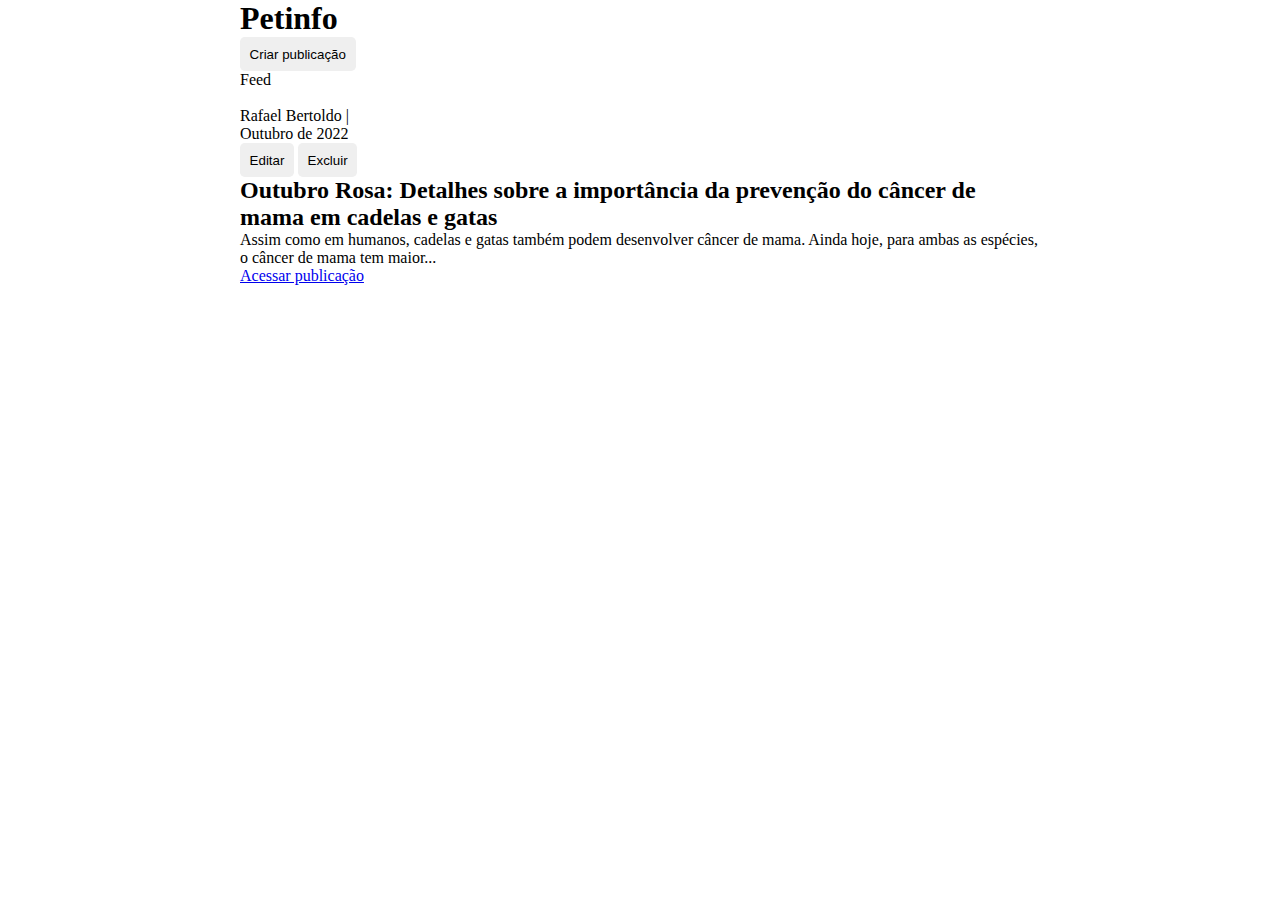
==== src/pages/dashboard.html @ d53cbb10 "enviando os arquivos novos e principais da aplicação" ====
<!DOCTYPE html>
<html lang="pt_br">

<head>
    <meta charset="UTF-8">
    <meta name="viewport" content="width=device-width, initial-scale=1.0">
    <link rel="stylesheet" href="../styles/reset.css">
    <link rel="stylesheet" href="../styles/globalStyles.css">
    <link rel="stylesheet" href="../styles/buttons.css">

    <script type="module" src="../scripts/register.js"></script>
    <title>PetInfo</title>
</head>

<body>
    <header class="container dashboard__header">
        <h1>Petinfo</h1>
        <button class="dashboard__button-publication">Criar publicação</button>
        <img src="" alt="">
    </header>
    <main class="container dashboard__main">
        <section class="dashboard__section-feed">
            <p>Feed</p>
        </section>
        <section class="dashboard__section-list">
            <ul class="dashboard__controller-list">
                <li>
                    <div class="dashboard__info-user">
                        <img src="" alt="">
                        <p>Rafael Bertoldo |</p>
                        <p class="dashboard__date-publisher">Outubro de 2022</p>
                        <button class="dashboard__button-edit">Editar</button>
                        <button class="dashboard__button-delete">Excluir</button>
                    </div>
                    <h2>Outubro Rosa: Detalhes sobre a importância da prevenção do câncer de mama em cadelas e gatas
                    </h2>

                    <p>Assim como em humanos, cadelas e gatas também podem desenvolver câncer de mama. Ainda hoje, para
                        ambas as espécies, o câncer de mama tem maior...</p>

                    <a href="#" class="dashboard__button-acess-publication">Acessar publicação</a>
                </li>
            </ul>
        </section>
    </main>

    <dialog class="container modal__controller">
        <section class="modal__section">
            <section class="modal-top__container">
                <div class="desc-user__container">
                    <img src="" alt="">
                    <p>Rafael Bertoldo |</p>
                    <p class="dashboard__date-publisher">Outubro de 2022</p>
                </div>
                <button class="modal-close__button">X</button>
            </section>

            <section class="modal-post__container">
                <h3>Empresa de Tecnologia da Informação abre vagas para programa de estágio</h3>
                <p>A Framework Digital, empresa mineira especializada em Tecnologia da Informação, irá iniciar o seu
                    sexto
                    programa de estágio, com o prazo de inscrições entre os dias 08 e 28 de agosto. O programa é
                    conhecido como
                    Framework Padawans, com inspiração nos filmes Star Wars. Nas histórias, os iniciantes fazem
                    treinamentos para
                    se
                    tornar cavaleiros Jedi, que compõem o lado bom da força.
                </p>
            </section>
        </section>
    </dialog>
</body>
</html>
---- src/styles/globalStyles.css ----
:root {
  --brand100: hsl(230, 57%, 50%);
  --brand200: hsl(230, 68%, 54%);
  --gray100: hsl(210, 11%, 15%);
  --gray200: hsl(210, 10%, 23%);
  --gray300: hsl(210, 9%, 31%);
  --gray400: hsl(210, 7%, 56%);
  --gray500: hsl(210, 11%, 71%);
  --gray600: hsl(210, 16%, 93%);
  --gray700: hsl(210, 17%, 95%);
  --gray800: hsl(210, 17%, 98%);
  --gray900: hsl(200, 100%, 99%);
  --alert100: hsl(349, 57%, 50%);
  --alert200: hsl(349, 69%, 55%);
  --sucess100: hsl(162, 88%, 26%);
}

body {
  font-family: "Inter, sans-serif";
}

.container {
  max-width: 50rem;
  margin: 0 auto;
}

dialog {
  border: 0;
  width: 48rem;
  max-height: 80vh;
  border-radius: 1rem;
}

dialog::backdrop {
  background-color: rgba(0, 0, 0, 0.5);
}

.hidden{
  visibility: hidden;
}
---- src/styles/buttons.css ----
button {
  border: 0;
  border-radius: 0.3rem;
  padding: 0.6rem;
  cursor: pointer;
}

.redirect-edit__button {
  border: 1px solid var(--gray600);
  background-color: var(--gray900);
  color: var(--gray100);
}

.redirect-edit__button:hover {
  background-color: var(--gray800);
}

.close-cancel__button {
  background-color: var(--gray600);
  color: var(--gray400);
}

.close-cancel__button:hover {
  color: var(--gray300);
}

.confirm__button {
  background-color: var(--brand100);
  color: var(--gray900);
}

.confirm__button:hover {
  background-color: var(--brand200);
}

.alert__button {
  background-color: var(--alert100);
  color: var(--gray900);
}

.alert__button:hover {
  background-color: var(--alert200);
}
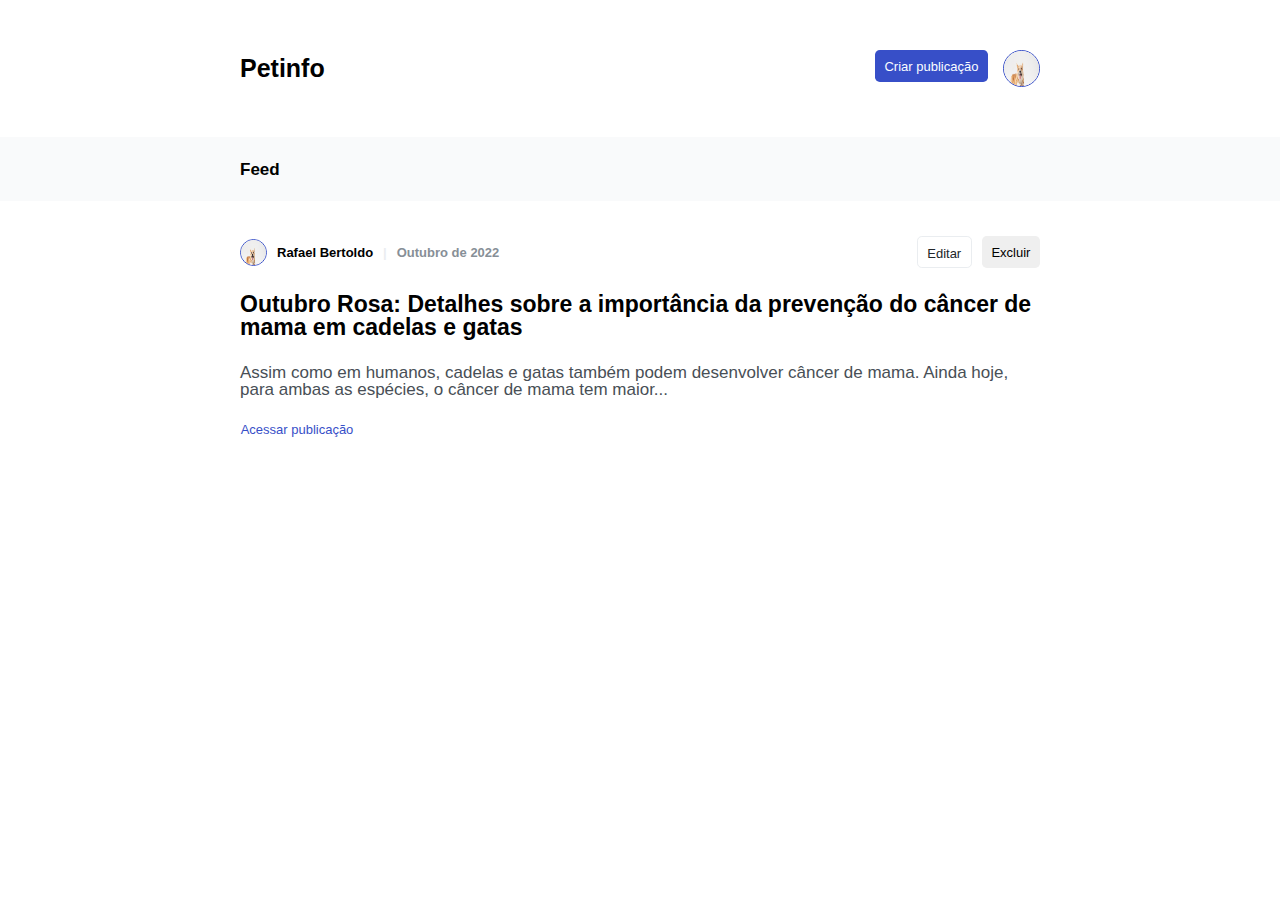
==== commit 4abf79a9: "Finalizando a estilização padrão do projeto" ====
--- a/src/pages/dashboard.html
+++ b/src/pages/dashboard.html
@@ -7,50 +7,59 @@
     <link rel="stylesheet" href="../styles/reset.css">
     <link rel="stylesheet" href="../styles/globalStyles.css">
     <link rel="stylesheet" href="../styles/buttons.css">
+    <link rel="stylesheet" href="../styles/dashboard.css">
+    <link rel="stylesheet" href="../styles/modal.css">
 
-    <script type="module" src="../scripts/register.js"></script>
+    <script type="module" src="../scripts/dashboard.js"></script>
     <title>PetInfo</title>
 </head>
 
 <body>
     <header class="container dashboard__header">
         <h1>Petinfo</h1>
-        <button class="dashboard__button-publication">Criar publicação</button>
-        <img src="" alt="">
+        <div>
+            <button class="dashboard__button-publication">Criar publicação</button>
+            <img class="dashboard__img-user" src="../assets/index-pet3.png" alt="">
+        </div>
     </header>
-    <main class="container dashboard__main">
+    <main class="dashboard__main">
         <section class="dashboard__section-feed">
-            <p>Feed</p>
+            <div class="container">
+                <p> Feed</p>
+            </div>
         </section>
-        <section class="dashboard__section-list">
-            <ul class="dashboard__controller-list">
-                <li>
-                    <div class="dashboard__info-user">
-                        <img src="" alt="">
-                        <p>Rafael Bertoldo |</p>
+
+        <ul class="container dashboard__controller-lists">
+            <li class="dashboard__list">
+                <div class="dashboard__info-user"> 
+                    <div class="dashboard__img-list-controller">
+                        <img class="dashboard__img-user-list" src="../assets/index-pet3.png" alt="">
+                        <p class="dashboard__name-user">Rafael Bertoldo</p>
+                        <span>|</span>
                         <p class="dashboard__date-publisher">Outubro de 2022</p>
+                    </div>
+                    <div class="dashboard__buttons-list-controller">
                         <button class="dashboard__button-edit">Editar</button>
                         <button class="dashboard__button-delete">Excluir</button>
                     </div>
-                    <h2>Outubro Rosa: Detalhes sobre a importância da prevenção do câncer de mama em cadelas e gatas
-                    </h2>
-
-                    <p>Assim como em humanos, cadelas e gatas também podem desenvolver câncer de mama. Ainda hoje, para
-                        ambas as espécies, o câncer de mama tem maior...</p>
-
-                    <a href="#" class="dashboard__button-acess-publication">Acessar publicação</a>
-                </li>
-            </ul>
-        </section>
+                </div>
+                <h2>Outubro Rosa: Detalhes sobre a importância da prevenção do câncer de mama em cadelas e gatas
+                </h2>
+                <p class="resume-description">Assim como em humanos, cadelas e gatas também podem desenvolver câncer de mama. Ainda hoje, para
+                    ambas as espécies, o câncer de mama tem maior...</p>
+                <button class="dashboard__button-acess-publication">Acessar publicação</button>
+            </li>
+        </ul>
     </main>
 
     <dialog class="container modal__controller">
         <section class="modal__section">
             <section class="modal-top__container">
                 <div class="desc-user__container">
-                    <img src="" alt="">
-                    <p>Rafael Bertoldo |</p>
-                    <p class="dashboard__date-publisher">Outubro de 2022</p>
+                    <img class="modal__img-user-list" src="../assets/index-pet3.png" alt="">
+                    <p class="modal__name-user">Rafael Bertoldo</p>
+                    <span>|</span>
+                    <p class="modal__date-publisher">Outubro de 2022</p>
                 </div>
                 <button class="modal-close__button">X</button>
             </section>
@@ -70,4 +79,5 @@
         </section>
     </dialog>
 </body>
+
 </html>--- a/src/styles/globalStyles.css
+++ b/src/styles/globalStyles.css
@@ -1,5 +1,5 @@
 :root {
-  --brand100: hsl(230, 57%, 50%);
+  --brand100: hsl(230, 57%, 50%,1);
   --brand200: hsl(230, 68%, 54%);
   --gray100: hsl(210, 11%, 15%);
   --gray200: hsl(210, 10%, 23%);
@@ -13,10 +13,23 @@
   --alert100: hsl(349, 57%, 50%);
   --alert200: hsl(349, 69%, 55%);
   --sucess100: hsl(162, 88%, 26%);
+
+  --radius: 2px;
+
+  --weight-title: 600;
+  --weight-title-2: 550;
+  --weight-normal: 500;
+  --weight-text: 400;
+
+  --font-size-title: 25px;
+  --font-size-title-1: 23px;
+  --font-size-title-2: 17px;
+  --font-size-title-3: 13px;
+  --font-size-text: 12px;
 }
 
 body {
-  font-family: "Inter, sans-serif";
+  font-family: 'Lato', sans-serif;
 }
 
 .container {
@@ -35,6 +48,20 @@
   background-color: rgba(0, 0, 0, 0.5);
 }
 
-.hidden{
+.hidden {
   visibility: hidden;
 }
+
+.error__text{
+  font-size: var(--font-size-text);
+  font-weight: var(--weight-text);
+  margin-top: 4px;
+
+  color: var(--alert100);
+}
+
+.input-type-text{
+  margin-bottom: 15px;
+  font-size: var(--font-size-title-3);
+  font-weight: var(--weight-title-2);
+}--- a/src/styles/buttons.css
+++ b/src/styles/buttons.css
@@ -1,17 +1,50 @@
 button {
+  width: 100%;
+  height: 32px;
+  font-size: var(--font-size-title-3);
+  font-weight: var(--weight-normal);
   border: 0;
   border-radius: 0.3rem;
   padding: 0.6rem;
   cursor: pointer;
 }
 
-.redirect-edit__button {
+.index__button-acess,
+.register__button-acess,
+.dashboard__button-publication {
+  background-color: var(--brand100);
+  color: var(--gray900);
+}
+
+.index__button-acess:hover,
+.register__button-acess:hover,
+.dashboard__button-publication:hover {
+  background-color: var(--brand200);
+}
+
+.register__button-back-reg {
+  width: 8.3125rem;
+  height: 1.8125rem;
+
+  font-size: var(--font-size-text);
+  font-weight: var(--weight-title);
+}
+
+.redirect-edit__button,
+.index__button-register,
+.register__button-back-reg,
+.register__button-register,
+.dashboard__button-edit {
   border: 1px solid var(--gray600);
-  background-color: var(--gray900);
+  background-color: white;
   color: var(--gray100);
 }
 
-.redirect-edit__button:hover {
+.redirect-edit__button:hover,
+.index__button-register:hover,
+.register__button-back-reg:hover,
+.register__button-register:hover,
+.dashboard__button-edit:hover {
   background-color: var(--gray800);
 }
 
@@ -41,3 +74,31 @@
 .alert__button:hover {
   background-color: var(--alert200);
 }
+
+.dashboard__button-acess-publication {
+  width: 114px;
+  height: 0;
+  background-color: transparent;
+
+  color: var(--brand100);
+  border: none;
+  padding: 0;
+}
+
+.dashboard__button-acess-publication:hover {
+  color: var(--brand200);
+  text-decoration: underline;
+}
+
+.dashboard__button-delet, .modal-close__button{
+  background-color: var(--gray700);
+}
+
+.dashboard__button-delete:hover, .modal-close__button:hover{
+  background-color: var(--gray600);
+}
+
+.modal-close__button{
+    width: 34px;
+    color: var(--gray400);
+}--- a/src/styles/dashboard.css
+++ b/src/styles/dashboard.css
@@ -0,0 +1,115 @@
+.dashboard__header {
+    display: flex;
+    justify-content: space-between;
+    align-items: center;
+
+    font-size: var(--font-size-title);
+    font-weight: var(--weight-title);
+
+    margin-top: 50px;
+    margin-bottom: 50px;
+}
+
+.dashboard__header div {
+    display: flex;
+    gap: 15px;
+}
+
+.dashboard__img-user {
+    width: 35px;
+    height: 35px;
+
+    border-radius: 50%;
+    border: 1px solid var(--brand100);
+}
+
+.dashboard__main {
+    display: flex;
+    flex-direction: column;
+
+    gap: 15px;
+}
+
+.dashboard__section-feed {
+    height: 64px;
+
+    background-color: var(--gray800);
+
+    margin-bottom: 20px;
+}
+
+.dashboard__section-feed div {
+    width: 100%;
+    height: 100%;
+
+    font-size: var(--font-size-title-2);
+    font-weight: var(--weight-title);
+
+    display: flex;
+    justify-content: flex-start;
+    align-items: center;
+
+}
+
+.dashboard__controller-lists {
+    display: flex;
+    flex-direction: column;
+
+    gap: 20px;
+}
+
+.dashboard__list {
+    display: flex;
+    flex-direction: column;
+
+    gap: 25px;
+}
+
+.dashboard__info-user {
+    display: flex;
+    justify-content: space-between;
+    align-items: center;
+}
+
+.dashboard__img-list-controller {
+    display: flex;
+    justify-content: center;
+    align-items: center;
+
+    font-size: var(--font-size-title-3);
+    font-weight: var(--weight-title-2);
+
+    gap: 10px;
+}
+
+.dashboard__img-list-controller span {
+    color: var(--gray600);
+}
+
+.dashboard__date-publisher {
+    color: var(--gray400);
+}
+
+.dashboard__img-user-list {
+    width: 25px;
+    height: 25px;
+
+    border-radius: 50%;
+    border: 1px solid var(--brand100);
+}
+
+.dashboard__buttons-list-controller {
+    display: flex;
+    align-items: center;
+    gap: 10px;
+}
+
+.dashboard__list h2 {
+    font-size: var(--font-size-title-1);
+    font-weight: var(--weight-title);
+}
+
+.resume-description{
+    font-size: var(--font-size-title-2);
+    color: var(--gray300);
+}--- a/src/styles/modal.css
+++ b/src/styles/modal.css
@@ -0,0 +1,57 @@
+.modal__controller {
+    margin-top: 30px;
+}
+
+.modal__section {
+    display: flex;
+    flex-direction: column;
+    gap: 25px;
+}
+
+.modal-top__container {
+    display: flex;
+    align-items: center;
+    justify-content: space-between;
+}
+
+.desc-user__container {
+    display: flex;
+    align-items: center;
+
+    gap: 15px;
+}
+
+.modal__img-user-list {
+    width: 25px;
+    height: 25px;
+
+    border-radius: 50%;
+    border: 1px solid var(--brand100);
+}
+
+.modal__name-user {
+    font-size: var(--font-size-title-2);
+    font-weight: var(--weight-normal);
+}
+
+.modal__date-publisher {
+    color: var(--gray400);
+}
+
+.desc-user__container span {
+    color: var(--gray600);
+}
+
+.modal-post__container {
+    display: flex;
+    flex-direction: column;
+    gap: 20px;
+}
+
+.modal-post__container h3 {
+    font-size: var(--font-size-title-1);
+}
+
+.modal-post__container p {
+    font-size: var(--font-size-title-3);
+}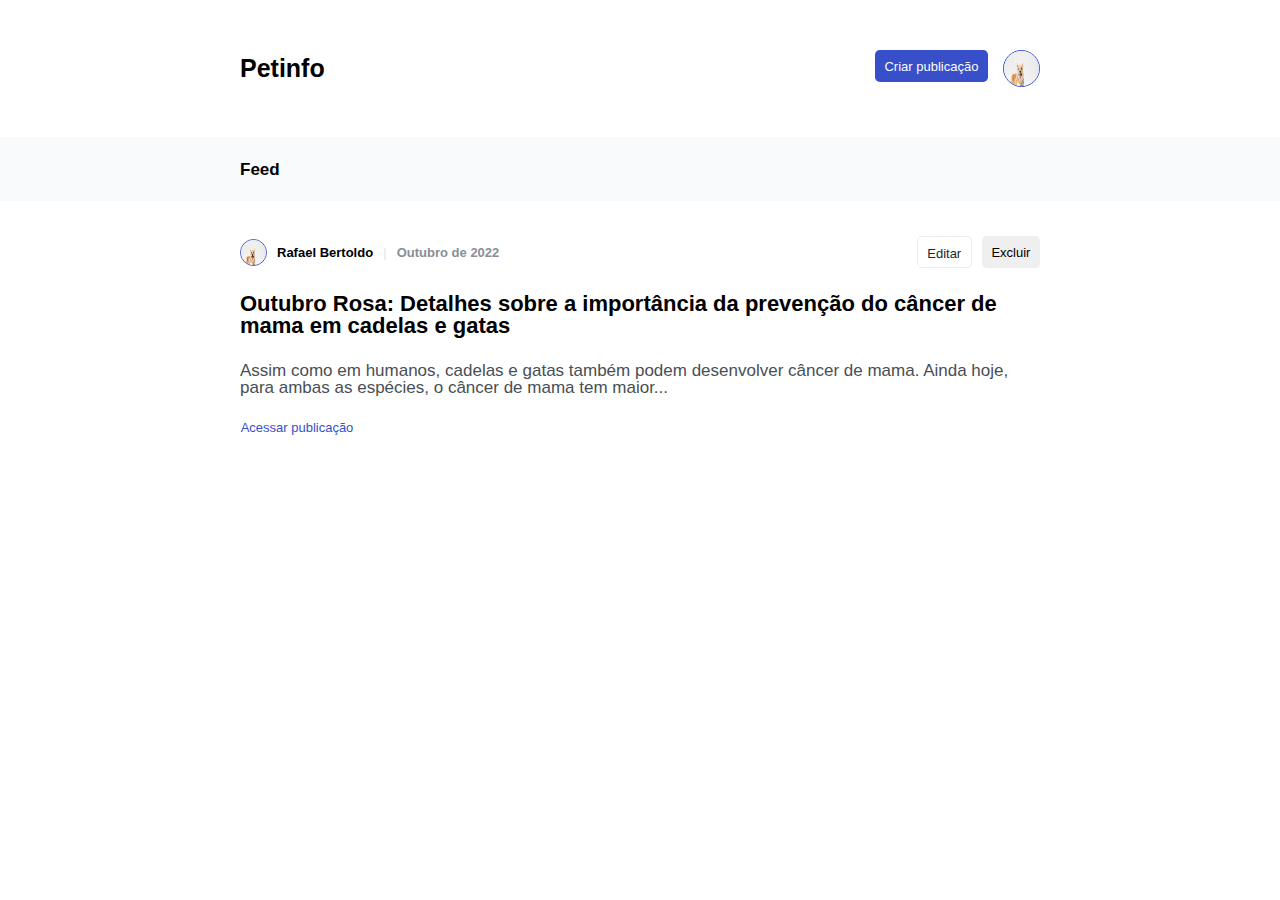
==== commit 81b33c24: "Terminando a estilização e colocação do toast" ====
--- a/src/pages/dashboard.html
+++ b/src/pages/dashboard.html
@@ -18,7 +18,7 @@
     <header class="container dashboard__header">
         <h1>Petinfo</h1>
         <div>
-            <button class="dashboard__button-publication">Criar publicação</button>
+            <button class="dashboard__button-publication" id="create">Criar publicação</button>
             <img class="dashboard__img-user" src="../assets/index-pet3.png" alt="">
         </div>
     </header>
@@ -31,7 +31,7 @@
 
         <ul class="container dashboard__controller-lists">
             <li class="dashboard__list">
-                <div class="dashboard__info-user"> 
+                <div class="dashboard__info-user">
                     <div class="dashboard__img-list-controller">
                         <img class="dashboard__img-user-list" src="../assets/index-pet3.png" alt="">
                         <p class="dashboard__name-user">Rafael Bertoldo</p>
@@ -39,29 +39,30 @@
                         <p class="dashboard__date-publisher">Outubro de 2022</p>
                     </div>
                     <div class="dashboard__buttons-list-controller">
-                        <button class="dashboard__button-edit">Editar</button>
-                        <button class="dashboard__button-delete">Excluir</button>
+                        <button class="dashboard__button-edit" id="edit">Editar</button>
+                        <button class="dashboard__button-delete" id="delete">Excluir</button>
                     </div>
                 </div>
                 <h2>Outubro Rosa: Detalhes sobre a importância da prevenção do câncer de mama em cadelas e gatas
                 </h2>
-                <p class="resume-description">Assim como em humanos, cadelas e gatas também podem desenvolver câncer de mama. Ainda hoje, para
+                <p class="resume-description">Assim como em humanos, cadelas e gatas também podem desenvolver câncer de
+                    mama. Ainda hoje, para
                     ambas as espécies, o câncer de mama tem maior...</p>
-                <button class="dashboard__button-acess-publication">Acessar publicação</button>
+                <button class="dashboard__button-acess-publication" id="open">Acessar publicação</button>
             </li>
         </ul>
     </main>
 
-    <dialog class="container modal__controller">
-        <section class="modal__section">
-            <section class="modal-top__container">
-                <div class="desc-user__container">
-                    <img class="modal__img-user-list" src="../assets/index-pet3.png" alt="">
-                    <p class="modal__name-user">Rafael Bertoldo</p>
+    <dialog class="container modal-post__controller">
+        <section class="modal-post__section">
+            <section class="modal-post-top__container">
+                <div class="modal-post-desc__container">
+                    <img class="modal-post__img-user-list" src="../assets/index-pet3.png" alt="">
+                    <p class="modal-post__name-user">Rafael Bertoldo</p>
                     <span>|</span>
-                    <p class="modal__date-publisher">Outubro de 2022</p>
+                    <p class="modal-post__date-publisher">Outubro de 2022</p>
                 </div>
-                <button class="modal-close__button">X</button>
+                <button class="modal-post-close__button">X</button>
             </section>
 
             <section class="modal-post__container">
@@ -78,6 +79,84 @@
             </section>
         </section>
     </dialog>
+
+    <dialog class="container modal-edit__controller">
+        <form class="modal-edit__section">
+            <section class="modal-edit__container-top">
+                <h2>Edição</h2>
+                <button class="modal-edit-close__button">X</button>
+            </section>
+
+            <section class="modal-edit-itens__container">
+                <div class="modal-edit__div-title">
+                    <h3>Título do post</h3>
+                    <input type="text" name="title" id="title" class="modal-edit__title-post"
+                        value="Outubro Rosa: Detalhes sobre a importância da prevenção do câncer de mama em cadelas e gatas">
+                </div>
+
+                <div class="modal-edit__div-content">
+                    <h3>Conteúdo do post</h3>
+                    <textarea type="text" id="content" wrap="soft" class="modal-edit__content-post">
+                        Assim como em humanos, cadelas e gatas também podem desenvolver câncer de mama. Ainda hoje, para ambas as espécies, o câncer de mama tem maior incidência. Mesmo com a evolução da medicina veterinária e da oncologia, o câncer de mama muitas vezes não tem cura, sendo o tratamento paliativo uma alternativa para dar conforto às fêmeas. 
+        
+                        Por isso, a conscientização sobre o tema é uma das ações de prevenção de maior importância, principalmente para a campanha do outubro rosa. Então como podemos ajudar a prevenir o câncer de mama em cadelas e gatas?
+                        
+                        Assim como outros tipos de câncer, o câncer de mama pode ter inúmeras causas. Entre  as mais comuns, temos fatores genéticos, como predisposição de algumas raças, exposição à poluição, tabagismo passivo, obesidade, além do fato de os pets estarem vivendo mais, o que também pode causar maior chances de tumores. No caso do câncer de mama, a influência hormonal é um dos fatores de maior contribuição para o aparecimento dessa doença.
+                    </textarea>
+                </div>
+            </section>
+            <div class="modal-edit__buttons-div">
+                <button type="button" class="modal-edit__button-cancel">Cancelar</button>
+                <button type="button" class="modal-edit__button-save">Salvar Alteração</button>
+            </div>
+        </form>
+    </dialog>
+
+    <dialog class="container modal-delete__controller">
+        <section class="modal-delete__section">
+            <div class="modal-delete__container-top">
+                <h2>Confirmação de exclusão</h2>
+                <button class="modal-delete-close__button">X</button>
+            </div>
+            <div class="modal-delete-itens__container">
+                <h2>Tem certeza que deseja excluir este post?</h2>
+                <p>Essa ação não poderá ser desfeita, então pedimos que tenha cautela antes de concluir</p>
+            </div>
+            <div class="modal-delete__buttons-div">
+                <button type="button" class="modal-delete__button-cancel">Cancelar</button>
+                <button type="button" class="modal-delete__button-delete">Sim, excluir este post</button>
+            </div>
+        </section>
+    </dialog>
+
+    <dialog class="container modal-create__controller">
+        <form class="modal-create__section">
+            <section class="modal-create__container-top">
+                <h2>Edição</h2>
+                <button class="modal-create-close__button">X</button>
+            </section>
+
+            <section class="modal-create-itens__container">
+                <div class="modal-create__div-title">
+                    <h3 class="">Título do post</h3>
+                    <input type="text" name="title" id="title" class="modal-create__title-post"
+                        placeholder="Digite o título aqui...">
+                </div>
+
+                <div class="modal-create__div-content">
+                    <h3>Conteúdo do post</h3>
+                    <textarea type="text" name="content" id="content" class="modal-create__content-post"
+                        placeholder="Desenvolva o conteúdo do post aqui..."></textarea>
+                </div>
+
+
+            </section>
+            <section class="modal-create__buttons-div">
+                <button type="button" class="modal-create__button-cancel">Cancelar</button>
+                <button type="button" class="modal-create__button-publish">Publicar</button>
+            </section>
+        </form>
+    </dialog>
 </body>
 
 </html>--- a/src/styles/globalStyles.css
+++ b/src/styles/globalStyles.css
@@ -22,7 +22,7 @@
   --weight-text: 400;
 
   --font-size-title: 25px;
-  --font-size-title-1: 23px;
+  --font-size-title-1: 22px;
   --font-size-title-2: 17px;
   --font-size-title-3: 13px;
   --font-size-text: 12px;
@@ -41,7 +41,7 @@
   border: 0;
   width: 48rem;
   max-height: 80vh;
-  border-radius: 1rem;
+  border-radius: 9px;
 }
 
 dialog::backdrop {
--- a/src/styles/buttons.css
+++ b/src/styles/buttons.css
@@ -96,9 +96,4 @@
 
 .dashboard__button-delete:hover, .modal-close__button:hover{
   background-color: var(--gray600);
-}
-
-.modal-close__button{
-    width: 34px;
-    color: var(--gray400);
 }--- a/src/styles/modal.css
+++ b/src/styles/modal.css
@@ -1,27 +1,28 @@
-.modal__controller {
+/* ###  Modal Post  ### */
+.modal-post__controller {
     margin-top: 30px;
 }
 
-.modal__section {
+.modal-post__section {
     display: flex;
     flex-direction: column;
     gap: 25px;
 }
 
-.modal-top__container {
+.modal-post-top__container {
     display: flex;
     align-items: center;
     justify-content: space-between;
 }
 
-.desc-user__container {
-    display: flex;
-    align-items: center;
-
-    gap: 15px;
-}
-
-.modal__img-user-list {
+.modal-post-desc__container {
+    display: flex;
+    align-items: center;
+
+    gap: 15px;
+}
+
+.modal-post__img-user-list {
     width: 25px;
     height: 25px;
 
@@ -29,12 +30,12 @@
     border: 1px solid var(--brand100);
 }
 
-.modal__name-user {
+.modal-post__name-user {
     font-size: var(--font-size-title-2);
     font-weight: var(--weight-normal);
 }
 
-.modal__date-publisher {
+.modal-post__date-publisher {
     color: var(--gray400);
 }
 
@@ -54,4 +55,328 @@
 
 .modal-post__container p {
     font-size: var(--font-size-title-3);
-}+}
+
+.modal-post-close__button {
+    width: 34px;
+    color: var(--gray400);
+}
+
+
+/* ###  Modal Edit  ### */
+
+.modal-edit__controller {
+    margin-top: 30px;
+}
+
+.modal-edit__section {
+    display: flex;
+    flex-direction: column;
+
+    gap: 25px;
+}
+
+.modal-edit__container-top {
+    display: flex;
+    justify-content: space-between;
+    align-items: center;
+
+}
+
+.modal-edit__container-top h2 {
+    font-size: var(--font-size-title-1);
+    font-weight: var(--weight-title-2);
+}
+
+.modal-edit-close__button {
+    width: 34px;
+    color: var(--gray400);
+}
+
+.modal-edit-itens__container {
+    display: flex;
+    flex-direction: column;
+
+    gap: 20px;
+}
+
+.modal-edit__div-title,
+.modal-edit__div-content {
+    display: flex;
+    flex-direction: column;
+
+    gap: 10px;
+}
+
+.modal-edit__div-title h3,
+.modal-edit__div-content h3 {
+    font-size: var(--font-size-title-2);
+    font-weight: var(--weight-title-2);
+}
+
+.modal-edit__title-post {
+    width: 100%;
+    height: 35px;
+
+    font-size: var(--font-size-title-3);
+    font-weight: var(--weight-text);
+
+    text-indent: 5px;
+    text-align: start;
+
+    background-color: var(--gray800);
+
+    border: 1px solid var(--gray600);
+
+    border-radius: var(--radius);
+}
+
+.modal-edit__content-post {
+    height: auto;
+    min-height: 180px;
+
+    resize: none;
+
+    font-size: var(--font-size-title-3);
+    font-weight: var(--weight-text);
+    text-align: start;
+
+    padding: 7px;
+
+    background-color: var(--gray800);
+
+    border: 1px solid var(--gray600);
+    border-radius: var(--radius);
+}
+
+.modal-edit__buttons-div {
+    display: flex;
+    justify-content: end;
+
+    gap: 15px;
+}
+
+.modal-edit__button-cancel {
+    width: 105px;
+    height: 38px;
+    background-color: var(--gray700);
+    color: var(--gray400)
+}
+
+.modal-edit__button-cancel:hover {
+    background-color: var(--gray600);
+}
+
+.modal-edit__button-save {
+    width: 162px;
+    height: 38px;
+    background-color: var(--brand100);
+    color: var(--gray900);
+}
+
+.modal-edit__button-save:hover {
+    background-color: var(--brand200);
+}
+
+/* ###  Modal Delete  ### */
+
+.modal-delete__controller{
+    margin-top: 30px;
+}
+
+.modal-delete__section{
+    display: flex;
+    flex-direction: column;
+
+    gap: 35px;
+}
+
+.modal-delete__container-top {
+    display: flex;
+    justify-content: space-between;
+    align-items: center;
+
+}
+
+.modal-delete__container-top h2 {
+    font-size: var(--font-size-title-2);
+    font-weight: var(--weight-title-2);
+}
+
+.modal-delete-close__button {
+    width: 34px;
+    color: var(--gray400);
+}
+
+.modal-delete-itens__container{
+    display: flex;
+    flex-direction: column;
+
+    gap: 15px;
+}
+
+.modal-delete-itens__container h2 {
+    font-size: var(--font-size-title-1);
+    font-weight: var(--weight-title-2);
+}
+
+.modal-delete-itens__container p {
+    font-size: var(--font-size-title-3);
+    font-weight: var(--weight-normal);
+}
+
+.modal-delete__buttons-div {
+    display: flex;
+    justify-content: flex-start;
+
+    gap: 15px;
+}
+
+.modal-delete__button-cancel {
+    width: 105px;
+    height: 38px;
+    background-color: var(--gray700);
+    color: var(--gray400)
+}
+
+.modal-delete__button-cancel:hover {
+    background-color: var(--gray600);
+}
+
+.modal-delete__button-delete {
+    width: 162px;
+    height: 38px;
+    background-color: var(--alert100);
+    color: var(--gray900);
+}
+
+.modal-delete__button-delete:hover {
+    background-color: var(--alert200);
+}
+
+/* ###  Modal Create  ### */
+
+.modal-create__controller {
+    margin-top: 30px;
+}
+
+.modal-create__section {
+    display: flex;
+    flex-direction: column;
+
+    gap: 25px;
+}
+
+.modal-create__container-top {
+    display: flex;
+    justify-content: space-between;
+    align-items: center;
+
+}
+
+.modal-create__container-top h2 {
+    font-size: var(--font-size-title-1);
+    font-weight: var(--weight-title-2);
+}
+
+.modal-create-close__button {
+    width: 34px;
+    color: var(--gray400);
+}
+
+.modal-create-itens__container {
+    display: flex;
+    flex-direction: column;
+
+    gap: 20px;
+}
+
+.modal-create__div-title,
+.modal-create__div-content {
+    display: flex;
+    flex-direction: column;
+
+    gap: 10px;
+}
+
+.modal-create__div-title h3,
+.modal-create__div-content h3 {
+    font-size: var(--font-size-title-2);
+    font-weight: var(--weight-title-2);
+}
+
+.modal-create__title-post {
+    width: 100%;
+    height: 35px;
+
+    font-size: var(--font-size-title-3);
+    font-weight: var(--weight-text);
+
+    text-indent: 5px;
+    text-align: start;
+
+    background-color: var(--gray800);
+
+    border: 1px solid var(--gray600);
+
+    border-radius: var(--radius);
+}
+
+.modal-create__content-post {
+    height: auto;
+    min-height: 120px;
+
+    resize: none;
+
+    font-size: var(--font-size-title-3);
+    font-weight: var(--weight-text);
+    text-align: start;
+
+    padding: 7px;
+
+    background-color: var(--gray800);
+
+    border: 1px solid var(--gray600);
+    border-radius: var(--radius);
+}
+
+
+
+
+
+
+
+
+
+
+.modal-create__buttons-div {
+    display: flex;
+    justify-content: end;
+
+    gap: 15px;
+}
+
+.modal-create__button-cancel {
+    width: 95px;
+    height: 38px;
+    background-color: var(--gray700);
+    color: var(--gray400)
+}
+
+.modal-create__button-cancel:hover {
+    background-color: var(--gray600);
+}
+
+.modal-create__button-publish {
+    width: 95px;
+    height: 38px;
+    background-color: var(--brand100);
+    color: var(--gray900);
+}
+
+.modal-create__button-publish:hover {
+    background-color: var(--brand200);
+}
+
+
+
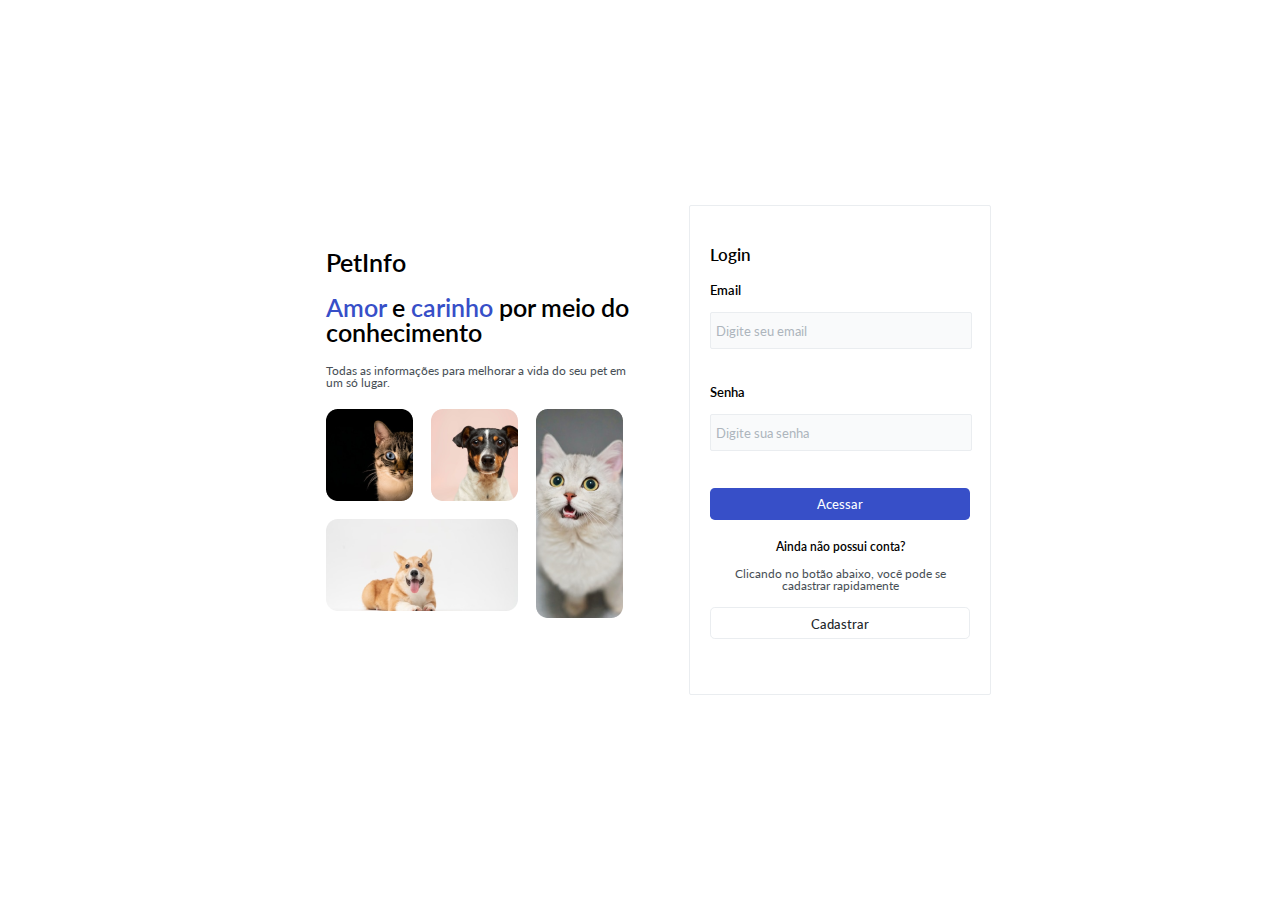
==== commit ded06fa7: "Merge pull request #5 from Kenzie-Academy-Brasil-Developers/feat/dashboard" ====
--- a/src/pages/dashboard.html
+++ b/src/pages/dashboard.html
@@ -9,18 +9,29 @@
     <link rel="stylesheet" href="../styles/buttons.css">
     <link rel="stylesheet" href="../styles/dashboard.css">
     <link rel="stylesheet" href="../styles/modal.css">
+    <link rel="stylesheet" href="../styles/toast.css">
+    <link rel="stylesheet" href="https://cdnjs.cloudflare.com/ajax/libs/font-awesome/5.15.3/css/all.min.css" />
 
-    <script type="module" src="../scripts/dashboard.js"></script>
     <title>PetInfo</title>
 </head>
 
 <body>
     <header class="container dashboard__header">
         <h1>Petinfo</h1>
-        <div>
+        <div class="dashboard__header-div-container">
             <button class="dashboard__button-publication" id="create">Criar publicação</button>
             <img class="dashboard__img-user" src="../assets/index-pet3.png" alt="">
-        </div>
+            <nav class="nav__container">
+                <div class="nav__controller">
+                    <div class="nav__name">
+                        <p data-post-Id="1" class="nav__item">@maxyuri99</p>
+                    </div>
+                    <div class="nav__button-controller">
+                        <button class="nav__button"><i class="fas fa-sign-out-alt"></i> Sair da conta</button>
+                    </div>
+                </div>
+            </nav>
+        </div> 
     </header>
     <main class="dashboard__main">
         <section class="dashboard__section-feed">
@@ -66,8 +77,10 @@
             </section>
 
             <section class="modal-post__container">
-                <h3>Empresa de Tecnologia da Informação abre vagas para programa de estágio</h3>
-                <p>A Framework Digital, empresa mineira especializada em Tecnologia da Informação, irá iniciar o seu
+                <h2 class="modal-post__title">Empresa de Tecnologia da Informação abre vagas para programa de estágio
+                </h2>
+                <p class="modal-post__text">A Framework Digital, empresa mineira especializada em Tecnologia da
+                    Informação, irá iniciar o seu
                     sexto
                     programa de estágio, com o prazo de inscrições entre os dias 08 e 28 de agosto. O programa é
                     conhecido como
@@ -84,19 +97,19 @@
         <form class="modal-edit__section">
             <section class="modal-edit__container-top">
                 <h2>Edição</h2>
-                <button class="modal-edit-close__button">X</button>
+                <button type="button" class="modal-edit-close__button">X</button>
             </section>
 
             <section class="modal-edit-itens__container">
                 <div class="modal-edit__div-title">
                     <h3>Título do post</h3>
-                    <input type="text" name="title" id="title" class="modal-edit__title-post"
+                    <input type="text" name="title" id="titleEdit" class="modal-edit__title-post"
                         value="Outubro Rosa: Detalhes sobre a importância da prevenção do câncer de mama em cadelas e gatas">
                 </div>
 
                 <div class="modal-edit__div-content">
                     <h3>Conteúdo do post</h3>
-                    <textarea type="text" id="content" wrap="soft" class="modal-edit__content-post">
+                    <textarea type="text" name="content" id="contentEdit" wrap="soft" class="modal-edit__content-post">
                         Assim como em humanos, cadelas e gatas também podem desenvolver câncer de mama. Ainda hoje, para ambas as espécies, o câncer de mama tem maior incidência. Mesmo com a evolução da medicina veterinária e da oncologia, o câncer de mama muitas vezes não tem cura, sendo o tratamento paliativo uma alternativa para dar conforto às fêmeas. 
         
                         Por isso, a conscientização sobre o tema é uma das ações de prevenção de maior importância, principalmente para a campanha do outubro rosa. Então como podemos ajudar a prevenir o câncer de mama em cadelas e gatas?
@@ -106,8 +119,11 @@
                 </div>
             </section>
             <div class="modal-edit__buttons-div">
-                <button type="button" class="modal-edit__button-cancel">Cancelar</button>
-                <button type="button" class="modal-edit__button-save">Salvar Alteração</button>
+                <p class=""></p>
+                <div>
+                    <button type="button" class="modal-edit__button-cancel">Cancelar</button>
+                    <button type="button" class="modal-edit__button-save">Salvar Alteração</button>
+                </div>
             </div>
         </form>
     </dialog>
@@ -123,8 +139,11 @@
                 <p>Essa ação não poderá ser desfeita, então pedimos que tenha cautela antes de concluir</p>
             </div>
             <div class="modal-delete__buttons-div">
-                <button type="button" class="modal-delete__button-cancel">Cancelar</button>
-                <button type="button" class="modal-delete__button-delete">Sim, excluir este post</button>
+                <div>
+                    <button type="button" class="modal-delete__button-cancel">Cancelar</button>
+                    <button type="button" class="modal-delete__button-delete">Sim, excluir este post</button>
+                </div>
+                <p class=""></p>
             </div>
         </section>
     </dialog>
@@ -133,30 +152,35 @@
         <form class="modal-create__section">
             <section class="modal-create__container-top">
                 <h2>Edição</h2>
-                <button class="modal-create-close__button">X</button>
+                <button type="button" class="modal-create-close__button">X</button>
             </section>
 
             <section class="modal-create-itens__container">
                 <div class="modal-create__div-title">
                     <h3 class="">Título do post</h3>
-                    <input type="text" name="title" id="title" class="modal-create__title-post"
+                    <input type="text" name="title" id="title" class="create__post modal-create__title-post"
                         placeholder="Digite o título aqui...">
                 </div>
 
                 <div class="modal-create__div-content">
                     <h3>Conteúdo do post</h3>
-                    <textarea type="text" name="content" id="content" class="modal-create__content-post"
+                    <textarea type="text" name="content" id="content" class="create__post modal-create__content-post"
                         placeholder="Desenvolva o conteúdo do post aqui..."></textarea>
                 </div>
 
 
             </section>
             <section class="modal-create__buttons-div">
-                <button type="button" class="modal-create__button-cancel">Cancelar</button>
-                <button type="button" class="modal-create__button-publish">Publicar</button>
+                <p class="modal__erro-text-all modal__show-erro-create"></p>
+                <div>
+                    <button type="button" class="modal-create__button-cancel">Cancelar</button>
+                    <button type="button" class="modal-create__button-publish" id="addPostSubmit">Publicar</button>
+                </div>
             </section>
         </form>
     </dialog>
+
+    <script type="module" src="../scripts/dashboard.js"></script>
 </body>
 
 </html>--- a/src/styles/globalStyles.css
+++ b/src/styles/globalStyles.css
@@ -1,5 +1,5 @@
 :root {
-  --brand100: hsl(230, 57%, 50%,1);
+  --brand100: hsl(230, 57%, 50%, 1);
   --brand200: hsl(230, 68%, 54%);
   --gray100: hsl(210, 11%, 15%);
   --gray200: hsl(210, 10%, 23%);
@@ -10,38 +10,42 @@
   --gray700: hsl(210, 17%, 95%);
   --gray800: hsl(210, 17%, 98%);
   --gray900: hsl(200, 100%, 99%);
+  --gray1000: hsl(210, 100%, 100%);
   --alert100: hsl(349, 57%, 50%);
   --alert200: hsl(349, 69%, 55%);
   --sucess100: hsl(162, 88%, 26%);
 
-  --radius: 2px;
+  --radius: 0.125rem;
 
   --weight-title: 600;
   --weight-title-2: 550;
   --weight-normal: 500;
   --weight-text: 400;
 
-  --font-size-title: 25px;
-  --font-size-title-1: 22px;
-  --font-size-title-2: 17px;
-  --font-size-title-3: 13px;
-  --font-size-text: 12px;
+  --font-size-title: 1.5625rem;
+  --font-size-title-1: 1.375rem;
+  --font-size-title-2: 1.0625rem;
+  --font-size-title-3: 0.8125rem;
+  --font-size-text: 0.75rem;
 }
 
 body {
   font-family: 'Lato', sans-serif;
+  overflow: hidden;
 }
 
 .container {
   max-width: 50rem;
   margin: 0 auto;
+  position: relative;
 }
 
 dialog {
+  z-index: 1 !important;
   border: 0;
-  width: 48rem;
+  width: 832px;
   max-height: 80vh;
-  border-radius: 9px;
+  border-radius: 0.5625rem;
 }
 
 dialog::backdrop {
@@ -52,16 +56,16 @@
   visibility: hidden;
 }
 
-.error__text{
+.error__text {
   font-size: var(--font-size-text);
   font-weight: var(--weight-text);
-  margin-top: 4px;
+  margin-top: 0.25rem;
 
   color: var(--alert100);
 }
 
-.input-type-text{
-  margin-bottom: 15px;
+.input-type-text {
+  margin-bottom: 0.9375rem;
   font-size: var(--font-size-title-3);
   font-weight: var(--weight-title-2);
 }--- a/src/styles/dashboard.css
+++ b/src/styles/dashboard.css
@@ -5,12 +5,14 @@
 
     font-size: var(--font-size-title);
     font-weight: var(--weight-title);
+
+    position: relative;
 
     margin-top: 50px;
     margin-bottom: 50px;
 }
 
-.dashboard__header div {
+.dashboard__header-div-container {
     display: flex;
     gap: 15px;
 }
@@ -23,19 +25,102 @@
     border: 1px solid var(--brand100);
 }
 
+.nav__container {
+    width: 180px;
+    height: 100px;
+    display: none;
+
+    background-color: var(--gray1000);
+
+    border: 1px solid var(--gray600);
+    border-top-left-radius: 5px;
+    border-top-right-radius: 5px;
+}
+
+.nav__controller {
+    width: 100%;
+    height: 100%;
+    display: flex;
+    flex-direction: column;
+    justify-content: center;
+    align-items: center;
+}
+
+.nav__name {
+    width: 100%;
+    height: 100px;
+
+    margin-left: 35px;
+    font-size: var(--font-size-title-3);
+
+    display: flex;
+    flex-direction: column;
+    align-items: start;
+    justify-content: center;
+
+    gap: 5rem;
+}
+
+.nav__button-controller {
+    width: 100%;
+    height: 100%;
+    display: flex;
+    align-items: center;
+}
+
+.nav__button {
+    width: 100%;
+    height: 100%;
+
+    text-align: start;
+    padding-left: 20px;
+
+    color: var(--gray400);
+    background-color: var(--gray1000);
+
+    font-weight: var(--weight-title);
+    font-size: var(--font-size-title-3);
+
+    border-radius: 0;
+}
+
+.nav__button:hover {
+    background-color: var(--gray700);
+
+    color: var(--gray100);
+
+    cursor: pointer;
+}
+
+.show-menu {
+    display: block;
+    position: absolute;
+    top: 37px;
+    right: 0;
+    z-index: 9999;
+    animation: apareceDeCima 1s;
+}
+
+.hidde-menu {
+    display: block;
+    position: absolute;
+    top: 37px;
+    right: 0;
+    z-index: 9999;
+    animation: desaparecer 1s;
+}
+
 .dashboard__main {
     display: flex;
     flex-direction: column;
 
-    gap: 15px;
+
 }
 
 .dashboard__section-feed {
     height: 64px;
 
     background-color: var(--gray800);
-
-    margin-bottom: 20px;
 }
 
 .dashboard__section-feed div {
@@ -52,17 +137,42 @@
 }
 
 .dashboard__controller-lists {
-    display: flex;
-    flex-direction: column;
-
-    gap: 20px;
+    position: absolute;
+    left: 0;
+    right: 0;
+    bottom: 0;
+    top: 205px;
+
+    overflow: auto;
+
+    gap: 40px;
+}
+
+.container.dashboard__controller-lists::-webkit-scrollbar {
+    width: 10px;
+}
+
+.container.dashboard__controller-lists::-webkit-scrollbar-track {
+    background-color: var(--gray800);
+    border-radius: 5px;
+}
+
+.container.dashboard__controller-lists::-webkit-scrollbar-thumb {
+    background-color: var(--gray400);
+    border-radius: 5px;
+}
+
+.container.dashboard__controller-lists::-webkit-scrollbar-thumb:hover {
+    background-color: var(--gray500);
 }
 
 .dashboard__list {
-    display: flex;
-    flex-direction: column;
-
-    gap: 25px;
+    margin: 25px 10px 50px 0;
+
+    display: flex;
+    flex-direction: column;
+
+    gap: 23px;
 }
 
 .dashboard__info-user {
@@ -109,7 +219,41 @@
     font-weight: var(--weight-title);
 }
 
-.resume-description{
+.resume-description {
     font-size: var(--font-size-title-2);
     color: var(--gray300);
+
+    display: -webkit-box;
+    -webkit-line-clamp: 2;
+    /* Define o número máximo de linhas */
+    -webkit-box-orient: vertical;
+    overflow: hidden;
+    text-overflow: ellipsis;
+    max-height: 3.6rem;
+    /* Altura máxima (30px * 2 linhas) */
+
+}
+
+@keyframes apareceDeCima {
+    0% {
+        transform: translateY(-60%);
+        opacity: 0;
+    }
+
+    100% {
+        transform: translateY(0);
+        opacity: 1;
+    }
+}
+
+@keyframes desaparecer {
+    0% {
+        transform: translateY(0);
+        opacity: 1;
+    }
+
+    100% {
+        transform: translateY(-60%);
+        opacity: 0;
+    }
 }--- a/src/styles/modal.css
+++ b/src/styles/modal.css
@@ -1,7 +1,8 @@
+.modal-post__controller, .modal-delete__controller, .modal-create__controller, .modal-edit__controller {
+    margin-top: 20vh;
+}
+
 /* ###  Modal Post  ### */
-.modal-post__controller {
-    margin-top: 30px;
-}
 
 .modal-post__section {
     display: flex;
@@ -49,8 +50,9 @@
     gap: 20px;
 }
 
-.modal-post__container h3 {
+.modal-post__container h2 {
     font-size: var(--font-size-title-1);
+    font-weight: var(--weight-title);
 }
 
 .modal-post__container p {
@@ -65,10 +67,6 @@
 
 /* ###  Modal Edit  ### */
 
-.modal-edit__controller {
-    margin-top: 30px;
-}
-
 .modal-edit__section {
     display: flex;
     flex-direction: column;
@@ -151,7 +149,22 @@
 
 .modal-edit__buttons-div {
     display: flex;
-    justify-content: end;
+    display: flex;
+    justify-content: space-between;
+
+    gap: 15px;
+}
+
+.modal__show-erro-edit{
+    color: var(--alert100);
+
+    display: flex;
+    align-items: center;
+}
+
+.modal-edit__buttons-div div {
+    display: flex;
+    align-items: center;
 
     gap: 15px;
 }
@@ -180,11 +193,7 @@
 
 /* ###  Modal Delete  ### */
 
-.modal-delete__controller{
-    margin-top: 30px;
-}
-
-.modal-delete__section{
+.modal-delete__section {
     display: flex;
     flex-direction: column;
 
@@ -208,7 +217,7 @@
     color: var(--gray400);
 }
 
-.modal-delete-itens__container{
+.modal-delete-itens__container {
     display: flex;
     flex-direction: column;
 
@@ -227,7 +236,21 @@
 
 .modal-delete__buttons-div {
     display: flex;
-    justify-content: flex-start;
+    justify-content: space-between;
+
+    gap: 15px;
+}
+
+.modal__show-erro-delete{
+    color: var(--alert100);
+
+    display: flex;
+    align-items: center;
+}
+
+.modal-delete__buttons-div div{
+    display: flex;
+    align-items: center;
 
     gap: 15px;
 }
@@ -255,10 +278,6 @@
 }
 
 /* ###  Modal Create  ### */
-
-.modal-create__controller {
-    margin-top: 30px;
-}
 
 .modal-create__section {
     display: flex;
@@ -340,18 +359,23 @@
     border-radius: var(--radius);
 }
 
-
-
-
-
-
-
-
-
-
 .modal-create__buttons-div {
     display: flex;
-    justify-content: end;
+    justify-content: space-between;
+
+    gap: 15px;
+}
+
+.modal__show-erro-create{
+    color: var(--alert100);
+
+    display: flex;
+    align-items: center;
+}
+
+.modal-create__buttons-div div {
+    display: flex;
+    align-items: center;
 
     gap: 15px;
 }
@@ -378,5 +402,3 @@
     background-color: var(--brand200);
 }
 
-
-
--- a/src/styles/toast.css
+++ b/src/styles/toast.css
@@ -0,0 +1,68 @@
+.toast__container{
+    width: 300px;
+    min-height: 70px;
+    border-radius: 8px;
+    box-shadow: 0 4px 30px rgba(0,0,0,0.1);
+    background-color: white;
+
+    padding: 1rem;
+
+    position: absolute;
+    bottom: 4.5rem;
+    right: 2rem;
+
+    display: flex;
+    flex-direction: column;
+    align-items: center;
+    justify-content: space-between;
+
+    animation: fade-in 1.1s linear;
+
+    z-index: 9999 !important;
+}
+
+.toast__figure {
+    width: 100%;
+
+    display: flex;
+    align-items: center;
+    gap: 2rem;
+}
+
+.toast__message {
+    color: var(--sucess100);
+    font-weight: bold;
+}
+
+.toast__text{
+    font-size: var(--font-size-text);
+}
+
+.toast__out{
+    animation: fade-out 2s linear
+}
+
+.hidden-toast{
+    display: none;
+}
+
+@keyframes fade-in{
+    0% {
+        transform: translateX(150%);
+    }
+
+    100% {
+        transform: translateX(0);
+    }
+}
+
+@keyframes fade-out{
+    0% {
+        transform: translateX(0);
+    }
+    
+    100% {
+        transform: translateX(150%);
+    }
+}
+
